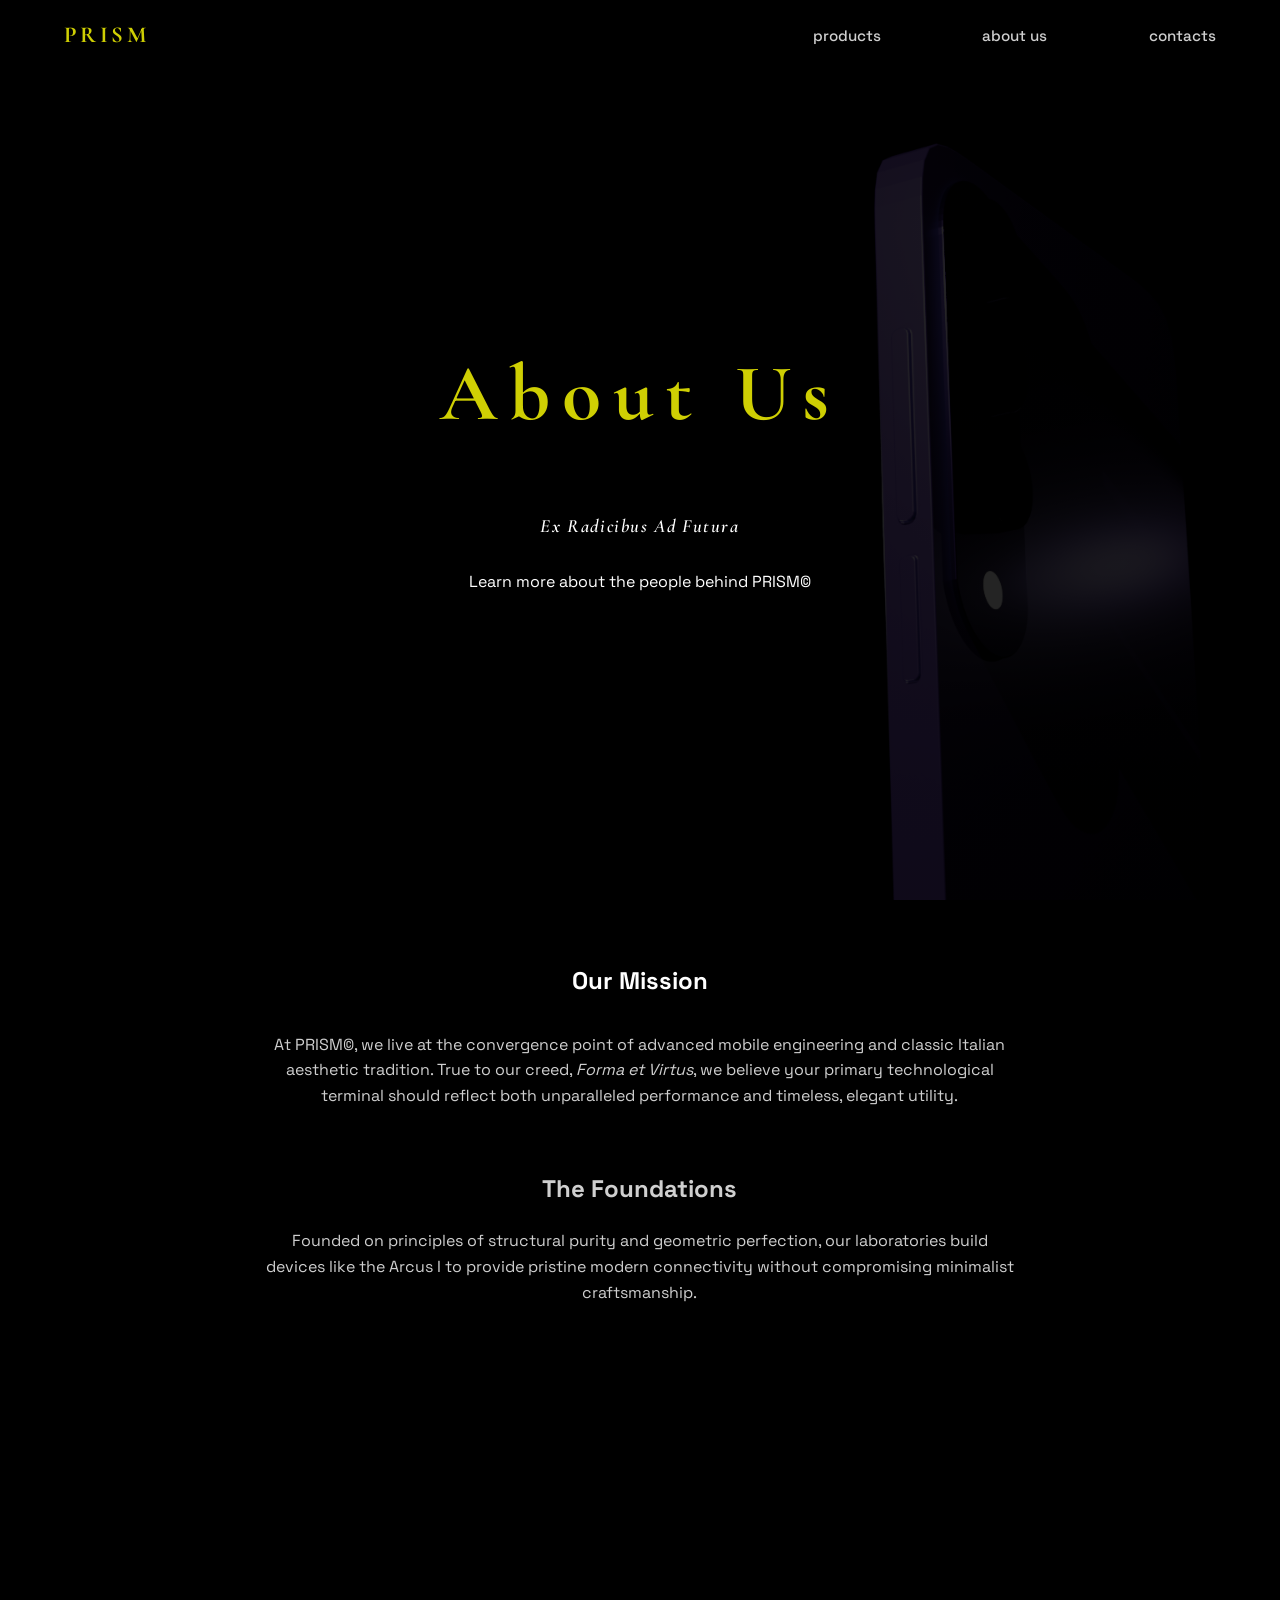
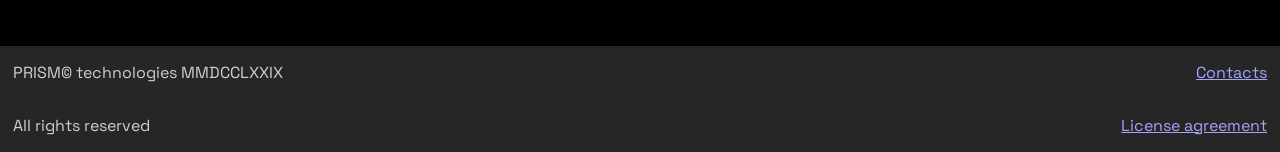
==== html/about.html @ b8bcace4 "files" ====
<!DOCTYPE html>
<html lang="en">
  <head>
    <meta charset="utf-8">
    <title>PRISM | About Us</title>
	<link rel="stylesheet" href="../style.css">
	<link rel="preconnect" href="https://fonts.googleapis.com">
	<link rel="preconnect" href="https://fonts.gstatic.com" crossorigin>
	<link href="https://fonts.googleapis.com/css2?family=Cormorant+Garamond:ital,wght@0,500;0,700;1,400&family=Space+Grotesk:wght@400;500&family=Space+Mono&display=swap" rel="stylesheet">
  </head>
  <body>
  	<nav>
  		<a href="../index.html"><h1>PRISM</h1></a>
		<div>
			<a href="../products/productgrid.html">products</a>
			<a href="../html/about.html">about us</a>
			<a href="../html/contacts.html">contacts</a>
		</div>	
	</nav>
    <header id="headerabout">
      <h1>About Us</h1>
      <h3>Ex Radicibus Ad Futura</h3>
      <p>Learn more about the people behind PRISM©</p>
    </header>
    <main>
      <section class="contacts">
        <h2>Our Mission</h2>
        <div style="max-width: 60%; margin: 0 auto; font-family: 'Space Grotesk', sans-serif; text-align: center; line-height: 1.6; color: var(--prism-white);">
          <p>At PRISM©, we live at the convergence point of advanced mobile engineering and classic Italian aesthetic tradition. True to our creed, <em>Forma et Virtus</em>, we believe your primary technological terminal should reflect both unparalleled performance and timeless, elegant utility.</p>
          <br>
          <h2>The Foundations</h2>
          <p>Founded on principles of structural purity and geometric perfection, our laboratories build devices like the Arcus I to provide pristine modern connectivity without compromising minimalist craftsmanship.</p>
        </div>
      </section>
    </main>
    <footer>
      <div class="footer_l"> 
        <p>PRISM© technologies MMDCCLXXIX</p>
        <p>All rights reserved</p>
      </div>
      <div class="footer_r">
        <p><a href="contacts.html">Contacts</a></p>
        <p><a href="license.html">License agreement</a></p>
      </div>
    </footer>
  </body>
</html>
---- style.css ----
/* 
 _   _ _____    _    ____  _____ ____  
| | | | ____|  / \  |  _ \| ____|  _ \ 
| |_| |  _|   / _ \ | | | |  _| | |_) |
|  _  | |___ / ___ \| |_| | |___|  _ < 
|_| |_|_____/_/   \_\____/|_____|_| \_\                                 
    _    _   _ ___ __  __    _  _____ ___ ___  _   _ 
   / \  | \ | |_ _|  \/  |  / \|_   _|_ _/ _ \| \ | |
  / _ \ |  \| || || |\/| | / _ \ | |  | | | | |  \| |
 / ___ \| |\  || || |  | |/ ___ \| |  | | |_| | |\  |
/_/   \_\_| \_|___|_|  |_/_/   \_\_| |___\___/|_| \_|
*/

@keyframes fadeInBackground {
    from {
        opacity: 0;
    }
    to {
        opacity: 1;
    }
}

@keyframes fadeInUp {
    from {
        opacity: 0;
        transform: translateY(30px);
    }
    to {
        opacity: 1;
        transform: translateY(0);
    }
}

header {
    animation-name: fadeInBackground;
    animation-duration: 1.5s;
    animation-timing-function: ease-out;
    animation-fill-mode: forwards;
    opacity: 0; 
}


header h1, 
header h3, 
header p {
    animation-name: fadeInUp;
    animation-duration: 1.2s;
    animation-timing-function: ease-in-out;
    animation-fill-mode: forwards;
    opacity: 0;
}

header h1 {
    animation-delay: 0.2s;
}

header h3 {
    animation-delay: 0.5s;
}

header p {
    animation-delay: 0.8s;
}

/* 
 ____   _    ____ _____ 
|  _ \ / \  / ___| ____|
| |_) / _ \| |  _|  _|  
|  __/ ___ \ |_| | |___ 
|_| /_/   \_\____|_____|
*/
body {
    margin: 0;
    background-color: black;
    color: white;
    font-family: 'Space Grotesk', sans-serif;
}
:root {
    --prism-color: rgb(207, 207, 3);
    --prism-white: rgb(207, 207, 207); 
}

/*
 _____ _______  _______   ____ _______   ___     _____ ____  
|_   _| ____\ \/ /_   _| / ___|_   _\ \ / / |   | ____/ ___| 
  | | |  _|  \  /  | |   \___ \ | |  \ V /| |   |  _| \___ \ 
  | | | |___ /  \  | |    ___) || |   | | | |___| |___ ___) |
  |_| |_____/_/\_\ |_|   |____/ |_|   |_| |_____|_____|____/ 
    ___      ___ _____ _   _ _____ ____  
 ( _ )    / _ \_   _| | | | ____|  _ \ 
 / _ \/\ | | | || | | |_| |  _| | |_) |
| (_>  < | |_| || | |  _  | |___|  _ < 
 \___/\/  \___/ |_| |_| |_|_____|_| \_\
*/

h1 {
    font-family: 'Cormorant Garamond', serif;
    font-weight: 700;
    color:var(--prism-color);
    letter-spacing: 0.15em;
}

h3 {
    font-family: 'Cormorant Garamond', serif;
    font-weight: 600;
    font-style: italic;
    letter-spacing: 0.1rem;
    color: white;
}


a {
    text-decoration: none;
    color: var(--prism-white);
}


button {
    margin-top: 30px;
    padding: 15px 50px;
    font-family: 'Space Grotesk', sans-serif;
    font-weight: 500;
    font-size: 1.2rem;
    background-color: var(--prism-color);
    color: black;
    border: none;
    border-radius: 30px;
    cursor: pointer;
    transition: transform 0.2s ease, background-color 0.2s ease;
    box-shadow: 0px 0px 20px rgba(207, 207, 3, 0.4);
}

button:hover {
    transform: scale(1.05);
    background-color: rgb(240, 240, 10);
}


/*
 _   _    ___     ______    _    ____  
| \ | |  / \ \   / / __ )  / \  |  _ \ 
|  \| | / _ \ \ / /|  _ \ / _ \ | |_) |
| |\  |/ ___ \ V / | |_) / ___ \|  _ < 
|_| \_/_/   \_\_/  |____/_/   \_\_| \_\
*/

nav {
    position: fixed;
    top: 0;
    left: 0;
    right: 0;
    display: flex;
    flex-direction: row;
    justify-content: space-between;
    align-items: center;
    background-image: linear-gradient(to bottom, rgba(0, 0, 0, 0.733), rgba(0, 0, 0, 0));
    padding: 1vw 5vw;
    z-index: 100;
    height: 5vh;
}
nav a {
    font-family: 'Space Grotesk', sans-serif;
    font-weight: 500;
    font-size: 0.95rem;
}

nav div {
    display: flex;
    flex-direction: row;
    justify-content: space-between;
    min-width: 35%;
}

/*   
 _   _ _____    _    ____  _____ ____   __ __  
| | | | ____|  / \  |  _ \| ____|  _ \ / /_\ \ 
| |_| |  _|   / _ \ | | | |  _| | |_) | / __| |
|  _  | |___ / ___ \| |_| | |___|  _ <| \__ \ |
|_| |_|_____/_/   \_\____/|_____|_| \_\ |___/ |
                                       \_\ /_/ 
*/
header {
    display: flex;
    flex-direction: column;
    align-items: center;
    justify-content: center;
    height: 100vh;
    position: relative;
    top: 0;

    background: linear-gradient(rgba(0, 0, 0, 0.85), rgba(0, 0, 0, 0.85)), url('img/phone3.png');
    background-size: cover;
    background-position: center;
}
header h1 {
    font-size: 5em;
}
header p {
    max-width: 40vw;
    text-align: center;
}

#headercontacts {
    
    background: linear-gradient(rgba(0, 0, 0, 0.85), rgba(0, 0, 0, 0.85)), url('img/phone31.png');
    background-size: cover;
    background-position: center;
}
#headerabout {
    background: linear-gradient(rgba(0, 0, 0, 0.85), rgba(0, 0, 0, 0.85)), url('img/phone36.png');
    background-size: cover;
    background-position: center;
}

#headerproducts {
    background: linear-gradient(rgba(0, 0, 0, 0.85), rgba(0, 0, 0, 0.85)), url('img/phone33.png');
    background-size: cover;
    background-position: center;
}

#headerarcus {
    background: linear-gradient(rgba(0, 0, 0, 0.85), rgba(0, 0, 0, 0.85)), url('img/phone37.png');
    background-size: cover;
    background-position: center;
}


/*
 ____   _    ____ _____    ____ ___  _   _ _____ _____ _   _ _____ 
|  _ \ / \  / ___| ____|  / ___/ _ \| \ | |_   _| ____| \ | |_   _|
| |_) / _ \| |  _|  _|   | |  | | | |  \| | | | |  _| |  \| | | |  
|  __/ ___ \ |_| | |___  | |__| |_| | |\  | | | | |___| |\  | | |  
|_| /_/   \_\____|_____|  \____\___/|_| \_| |_| |_____|_| \_| |_|   
*/
.product {
    display: flex;
    flex-direction: column;
    justify-content: center;
    align-items: center;
    min-height: 60vh;
    cursor: pointer;
    margin: 50px;
    
    background-image: url('img/phone33.png');
    background-size: cover;
    background-position: center;
    
    background-blend-mode: multiply;
    background-color: rgba(0, 0, 0, 0.85); /* Starting dark fade */
    
    transition: transform 0.3s ease-in-out, background-color 0.3s ease-in-out;
}

.product:hover {
    transform: scale(1.05);
    
    background-color: rgba(0, 0, 0, 0.335); 
}

.license {
    margin: 5vh 0;
    text-align: center;
    padding: 0 5vw;
}
.license h3 {
    font-size: 3rem;
}
.license ul {
    line-height: 2;

}

/*
 ____  ____   ___  ____  _   _  ____ _____ ____  
|  _ \|  _ \ / _ \|  _ \| | | |/ ___|_   _/ ___| 
| |_) | |_) | | | | | | | | | | |     | | \___ \ 
|  __/|  _ <| |_| | |_| | |_| | |___  | |  ___) |
|_|   |_| \_\\___/|____/ \___/ \____| |_| |____/ 
*/



/* product grid */

.product-grid {
    display: grid;
    grid-template-columns: repeat(auto-fit, minmax(300px, 1fr));
    gap: 30px;
    padding: 5vh 5vw;
    background-color: black;
}

.product-grid .product {
    margin: 0;
    padding: 20px;
    text-align: center;
    text-shadow: 0px 2px 10px rgba(0, 0, 0, 0.9);
}

.product-price {
    font-family: 'Space Mono', monospace;
    color: var(--prism-color);
    font-size: 1.5rem;
    margin-top: 15px;
    letter-spacing: 0.05em;
}
 
/* product content */

.showcase-section {
    padding: 15vh 8vw;
    background-color: black;
    display: flex;
    flex-direction: column;
    justify-content: center;
    border-bottom: 1px solid #111;
}
.showcase-section h1 {
    font-size: 4rem;
}
    
.showcase-grid {
    display: grid;
    grid-template-columns: 1fr 1fr;
    gap: 5vw;
    align-items: center;
}

.showcase-grid p {
    color: #888;
    font-size: 1.2rem;
    line-height: 1.6;
    max-width: 500px;
}

.showcase-grid span {
        font-family: 'Space Mono', monospace;
    color: var(--prism-white);
    text-transform: uppercase;
    letter-spacing: 0.15em;
    font-size: 0.9rem;
    margin-bottom: 0;
}

.spec-highlight {
    font-family: 'Space Grotesk', sans-serif;
    font-size: 3.5rem;
    font-weight: 700;
    color: var(--prism-white);
    margin-bottom: 1rem;
}

.showcase-img {
    min-height: 40vh; 
    background-color: #000; 
    border-radius: 20px;
    display: flex;
    align-items: center;
    justify-content: center;
    overflow: hidden;
}

.showcase-img img {
    width: 100%;
    height: 100%;
    object-fit: cover;
}

.buy-container {
    background: linear-gradient(to bottom, #000, #161616);
    padding: 15vh 5vw;
    text-align: center;
    display: flex;
    flex-direction: column;
    align-items: center;
    justify-content: center;
}
.buy-container h1 {
    font-size: 5rem;
}
.buy-container p {
    color: #666;
}



/*
  ____ ___  _   _ _____  _    ____ _____   ___ _   _ _____ ___  
 / ___/ _ \| \ | |_   _|/ \  / ___|_   _| |_ _| \ | |  ___/ _ \ 
| |  | | | |  \| | | | / _ \| |     | |    | ||  \| | |_ | | | |
| |__| |_| | |\  | | |/ ___ \ |___  | |    | || |\  |  _|| |_| |
 \____\___/|_| \_| |_/_/   \_\____| |_|   |___|_| \_|_|   \___/  
*/


.contacts {
    display: flex;
    flex-direction: column;
    justify-content: center;
    align-items: center;
    padding: 5vh 1vw 20vh 1vw;

}
.contacts div {
    width: 100%;
    min-height: 50vh;
}

form {
    padding-bottom: 10vh;
    display: flex;
    flex-direction: column;
    justify-content: space-evenly;
    align-items: center;
    width: 100%;

}

form input, textarea{
    width: 30%;
    margin-bottom: 2vh;
    border-radius: 6px;
    padding: 12px;
    border: 1px solid rgba(255, 255, 255, 0.2);
    background-color: #111;
    color: white;
    font-family: 'Space Grotesk', sans-serif;
    margin-top: 1vh;
}


#content {
    min-height: 20vh;
    min-width: 50%;
}
#submit {
    color: black;
    background-color: var(--prism-color);
    border: 1px solid var(--prism-white);
    border-radius: 5px;
    margin-top: 2vh;
    height: 8vh;
    width: 20%;
    font-size: 1.5rem;
    font-family: 'Cormorant Garamond', serif;
    font-weight: 700;
    cursor: pointer; 
    box-shadow: 0px 0px 15px rgba(207, 207, 3, 0.4);
    transition: background-color 0.2s ease;
}

#submit:hover {
    background-color: rgb(240, 240, 10);
}

/*
_____ ___   ___ _____ _____ ____  
|  ___/ _ \ / _ \_   _| ____|  _ \ 
| |_ | | | | | | || | |  _| | |_) |
|  _|| |_| | |_| || | | |___|  _ < 
|_|   \___/ \___/ |_| |_____|_| \_\
*/
footer {
    display: flex;
    flex-direction: row;
    justify-content: space-between;
    align-items: center;
    background-color: rgb(38, 38, 38);
    color: var(--prism-white);
    padding: 0 1vw;

}

footer a {
    text-decoration: underline;
    color: rgb(164, 164, 255);
}
footer div {
    display: flex;
    flex-direction: column;
    justify-content: space-evenly;
    
}

.footer_l {
    text-align: left;
}
.footer_r {
    text-align: right;
}
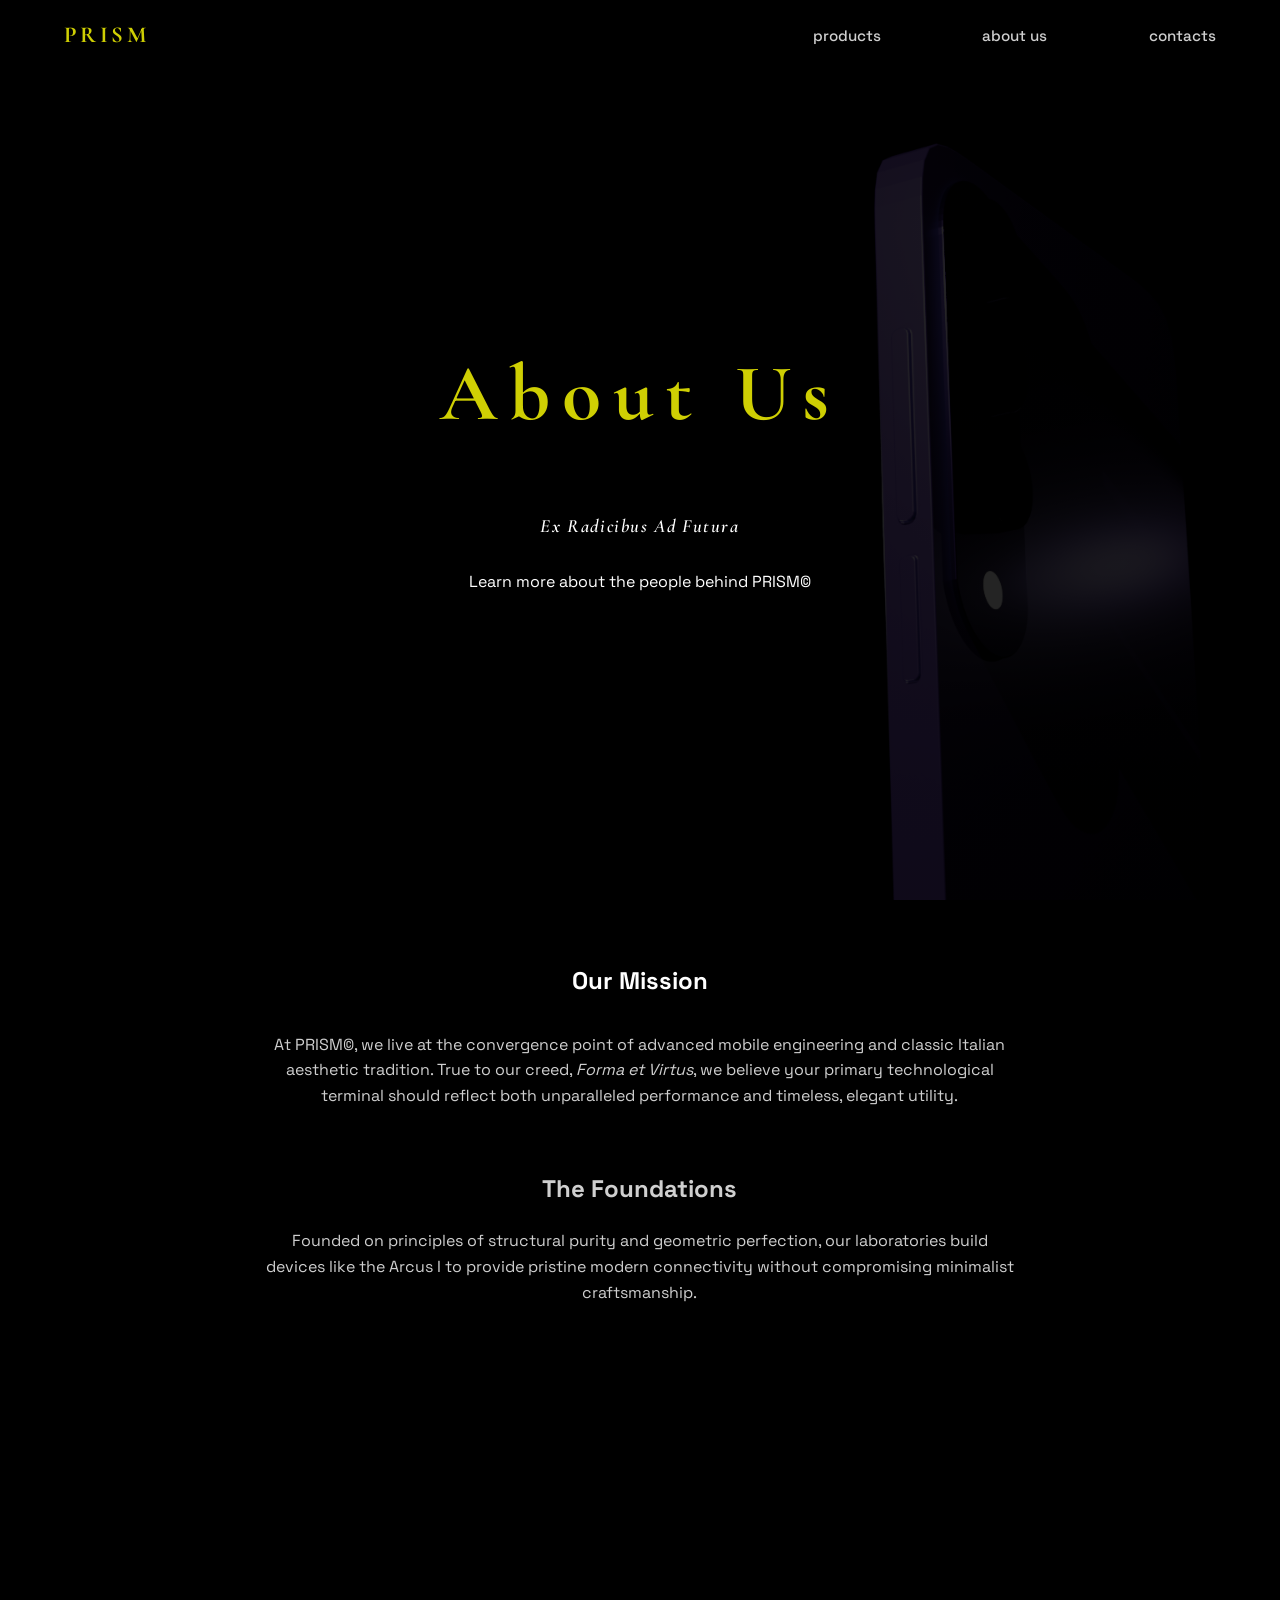
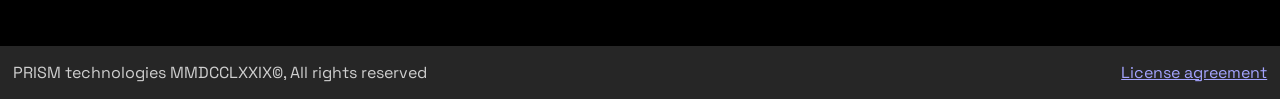
==== commit 67708128: "files" ====
--- a/html/about.html
+++ b/html/about.html
@@ -1,47 +1,57 @@
 <!DOCTYPE html>
 <html lang="en">
-  <head>
-    <meta charset="utf-8">
-    <title>PRISM | About Us</title>
-	<link rel="stylesheet" href="../style.css">
-	<link rel="preconnect" href="https://fonts.googleapis.com">
-	<link rel="preconnect" href="https://fonts.gstatic.com" crossorigin>
-	<link href="https://fonts.googleapis.com/css2?family=Cormorant+Garamond:ital,wght@0,500;0,700;1,400&family=Space+Grotesk:wght@400;500&family=Space+Mono&display=swap" rel="stylesheet">
-  </head>
-  <body>
-  	<nav>
-  		<a href="../index.html"><h1>PRISM</h1></a>
-		<div>
-			<a href="../products/productgrid.html">products</a>
-			<a href="../html/about.html">about us</a>
-			<a href="../html/contacts.html">contacts</a>
-		</div>	
-	</nav>
-    <header id="headerabout">
-      <h1>About Us</h1>
-      <h3>Ex Radicibus Ad Futura</h3>
-      <p>Learn more about the people behind PRISM©</p>
-    </header>
-    <main>
-      <section class="contacts">
-        <h2>Our Mission</h2>
-        <div style="max-width: 60%; margin: 0 auto; font-family: 'Space Grotesk', sans-serif; text-align: center; line-height: 1.6; color: var(--prism-white);">
-          <p>At PRISM©, we live at the convergence point of advanced mobile engineering and classic Italian aesthetic tradition. True to our creed, <em>Forma et Virtus</em>, we believe your primary technological terminal should reflect both unparalleled performance and timeless, elegant utility.</p>
-          <br>
-          <h2>The Foundations</h2>
-          <p>Founded on principles of structural purity and geometric perfection, our laboratories build devices like the Arcus I to provide pristine modern connectivity without compromising minimalist craftsmanship.</p>
-        </div>
-      </section>
-    </main>
-    <footer>
-      <div class="footer_l"> 
-        <p>PRISM© technologies MMDCCLXXIX</p>
-        <p>All rights reserved</p>
+
+<head>
+  <meta charset="utf-8">
+  <title>PRISM | About Us</title>
+  <link rel="stylesheet" href="../style.css">
+  <link rel="preconnect" href="https://fonts.googleapis.com">
+  <link rel="preconnect" href="https://fonts.gstatic.com" crossorigin>
+  <link
+    href="https://fonts.googleapis.com/css2?family=Cormorant+Garamond:ital,wght@0,500;0,700;1,400&family=Space+Grotesk:wght@400;500&family=Space+Mono&display=swap"
+    rel="stylesheet">
+</head>
+
+<body>
+  <nav>
+    <a href="../index.html">
+      <h1>PRISM</h1>
+    </a>
+    <div>
+      <a href="../products/productgrid.html">products</a>
+      <a href="../html/about.html">about us</a>
+      <a href="../html/contacts.html">contacts</a>
+    </div>
+  </nav>
+  <header id="headerabout">
+    <h1>About Us</h1>
+    <h3>Ex Radicibus Ad Futura</h3>
+    <p>Learn more about the people behind PRISM©</p>
+  </header>
+  <main>
+    <section class="contacts">
+      <h2>Our Mission</h2>
+      <div
+        style="max-width: 60%; margin: 0 auto; font-family: 'Space Grotesk', sans-serif; text-align: center; line-height: 1.6; color: var(--prism-white);">
+        <p>At PRISM©, we live at the convergence point of advanced mobile engineering and classic Italian aesthetic
+          tradition. True to our creed, <em>Forma et Virtus</em>, we believe your primary technological terminal should
+          reflect both unparalleled performance and timeless, elegant utility.</p>
+        <br>
+        <h2>The Foundations</h2>
+        <p>Founded on principles of structural purity and geometric perfection, our laboratories build devices like the
+          Arcus I to provide pristine modern connectivity without compromising minimalist craftsmanship.</p>
       </div>
-      <div class="footer_r">
-        <p><a href="contacts.html">Contacts</a></p>
-        <p><a href="license.html">License agreement</a></p>
-      </div>
-    </footer>
-  </body>
+    </section>
+  </main>
+  <footer>
+    <div class="footer_l">
+      <span>PRISM technologies MMDCCLXXIX©,
+        All rights reserved</span>
+    </div>
+    <div class="footer_r">
+      <p><a href="license.html">License agreement</a></p>
+    </div>
+  </footer>
+</body>
+
 </html>
--- a/style.css
+++ b/style.css
@@ -342,13 +342,6 @@
     margin-bottom: 0;
 }
 
-.spec-highlight {
-    font-family: 'Space Grotesk', sans-serif;
-    font-size: 3.5rem;
-    font-weight: 700;
-    color: var(--prism-white);
-    margin-bottom: 1rem;
-}
 
 .showcase-img {
     min-height: 40vh; 
@@ -433,25 +426,6 @@
     min-height: 20vh;
     min-width: 50%;
 }
-#submit {
-    color: black;
-    background-color: var(--prism-color);
-    border: 1px solid var(--prism-white);
-    border-radius: 5px;
-    margin-top: 2vh;
-    height: 8vh;
-    width: 20%;
-    font-size: 1.5rem;
-    font-family: 'Cormorant Garamond', serif;
-    font-weight: 700;
-    cursor: pointer; 
-    box-shadow: 0px 0px 15px rgba(207, 207, 3, 0.4);
-    transition: background-color 0.2s ease;
-}
-
-#submit:hover {
-    background-color: rgb(240, 240, 10);
-}
 
 /*
 _____ ___   ___ _____ _____ ____  
@@ -483,8 +457,107 @@
 }
 
 .footer_l {
-    text-align: left;
+    text-align: center;
 }
 .footer_r {
-    text-align: right;
+    text-align: center;
+}
+
+/*
+ __  __  ___  ____ ___ _     _____ 
+|  \/  |/ _ \| __ )_ _| |   | ____|
+| |\/| | | | |  _ \| || |   |  _|  
+| |  | | |_| | |_) | || |___| |___ 
+|_|  |_|\___/|____/___|_____|_____|
+*/
+
+@media screen and (max-width: 1000px) {
+    nav {
+        flex-direction: column;
+        height: auto;
+        padding: 15px 5vw;
+        background-image: linear-gradient(to bottom, rgba(0, 0, 0, 0.95), rgba(0, 0, 0, 0));
+    }
+
+    nav div {
+        flex-direction: column;
+        align-items: center;
+        gap: 12px;
+        margin-top: 15px;
+        width: 100%;
+    }
+
+    nav h1 {
+        font-size: 2.5rem;
+    }
+
+    header h1,
+    .buy-container h1 {
+        font-size: 6rem;
+        text-align: center;
+    }
+    header h3, h2 {
+        font-size: 4rem;
+    }
+
+    header p {
+        max-width: 85vw;
+        font-size: 3rem;
+    }
+
+    .product {
+        font-size: 2rem;
+    }
+
+    button {
+        font-size: 2rem;
+        height: 5vh;
+        width: 30vw;
+    }
+    
+    input,
+    label,
+    textarea {
+        font-size: 3rem;
+    }
+    .contacts div {
+        height: 50vh;
+    }
+
+    p, ul {
+        font-size: 2rem;
+    }
+    
+    .showcase-section span,
+    .showcase-section h3 {
+        font-size: 2.5rem;
+    }
+
+    .showcase-section h1 {
+        font-size: 4rem;
+    }
+
+    .showcase-section p {
+        font-size: 2rem;
+    }
+
+    .showcase-section {
+        padding-top: 5vh 2vh;
+        padding-bottom: 0;
+    }
+
+    .showcase-grid {
+        grid-template-columns: 1fr;
+    }
+
+    #content {
+        min-width: 85%;
+    }
+
+    footer {
+        flex-direction: column;
+        padding: 20px 5vw;
+        text-align: center;
+    }
+
 }
